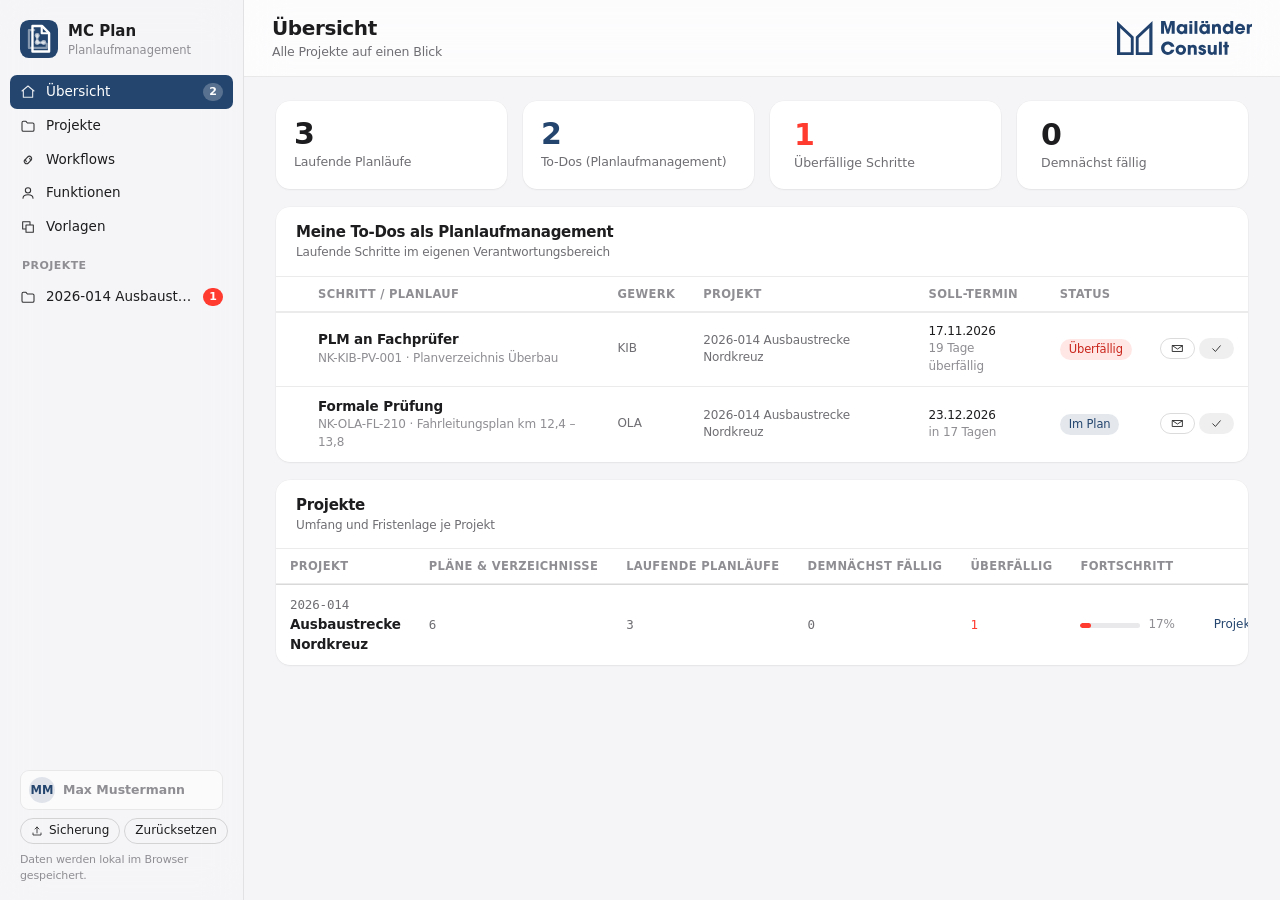
==== app/index.html @ ea1cb578 "Gebaute Fassung aktualisieren [skip ci]" ====
<!doctype html>
<html lang="de">
  <head>
    <meta charset="UTF-8" />
    <meta name="viewport" content="width=device-width, initial-scale=1.0" />
    <title>MC Plan – Planlaufmanagement</title>
    <meta name="description" content="MC Plan – Planlaufmanagement für Projekte, Planpakete und Planverzeichnisse" />
    <meta name="theme-color" content="#f5f5f7" />
    <meta name="color-scheme" content="light" />
    <link rel="manifest" href="manifest.webmanifest" />
    <link rel="icon" type="image/svg+xml" href="icon.svg?v=2" />
    <link rel="icon" type="image/png" sizes="192x192" href="icons/icon-192.png?v=2" />
    <link rel="apple-touch-icon" href="icons/apple-touch-icon.png?v=2" />
    <meta name="apple-mobile-web-app-capable" content="yes" />
    <meta name="apple-mobile-web-app-status-bar-style" content="default" />
    <meta name="apple-mobile-web-app-title" content="MC Plan" />
    <script type="module" crossorigin src="./assets/index-QIXYBQR2.js"></script>
    <link rel="stylesheet" crossorigin href="./assets/index-DdUOg8AT.css">
  </head>
  <body>
    <div id="root">
      <!--
        Dieser Bereich ist nur sichtbar, solange die Anwendung nicht gestartet
        ist – React ersetzt den Inhalt von #root beim Laden.

        Wird die Seite statisch ausgeliefert (GitHub Pages mit der Quelle
        "Deploy from a branch" liefert den Quellcode statt des Builds), startet
        die Anwendung nicht. Das Skript unten wechselt dann automatisch zur
        gebauten Fassung im Unterverzeichnis ./app/, die der Workflow bei jedem
        Push dort ablegt. Fehlt auch diese, bleibt der Hinweis stehen.
      -->
      <div style="font-family: -apple-system, BlinkMacSystemFont, 'Segoe UI', sans-serif; max-width: 40rem; margin: 12vh auto; padding: 0 1.5rem; color: #1d1d1f; line-height: 1.5;">
        <h1 style="font-size: 1.3rem; margin: 0 0 .75rem;">MC Plan wird geladen …</h1>
        <p style="margin: 0 0 1rem; color: #6e6e73;">
          Falls diese Meldung stehen bleibt, wird der Quellcode ausgeliefert und nicht die gebaute
          Anwendung. Auf GitHub Pages hilft: <strong>Settings → Pages → Build and deployment →
          Source: GitHub Actions</strong>.
        </p>
        <p style="margin: 0; color: #6e6e73;">
          Lokal wird die Anwendung mit <code style="background: #f5f5f7; padding: .1rem .35rem; border-radius: 4px;">npm run dev</code>
          gestartet oder mit <code style="background: #f5f5f7; padding: .1rem .35rem; border-radius: 4px;">npm run build</code> gebaut.
        </p>
      </div>
    </div>
    <script>
      /*
        Notausgang für statisch ausgelieferten Quellcode: Startet die Anwendung
        nicht innerhalb von 1,5 Sekunden, wird auf die gebaute Fassung unter
        ./app/ gewechselt. Im Entwicklungsbetrieb und im fertigen Build meldet
        sich die Anwendung über window.planlaufGestartet und der Wechsel entfällt.
      */
      (function () {
        if (/\/app\/?$/.test(location.pathname)) return;
        var zeitgeber = setTimeout(function () {
          location.replace('app/' + location.hash);
        }, 1500);
        window.planlaufGestartet = function () {
          clearTimeout(zeitgeber);
        };
      })();
    </script>
  </body>
</html>
---- app/assets/index-DdUOg8AT.css ----
:root{--font-ui: -apple-system, BlinkMacSystemFont, "SF Pro Text", "Segoe UI", "Helvetica Neue", Inter, system-ui, sans-serif;--font-mono: ui-monospace, "SF Mono", SFMono-Regular, Menlo, monospace;--bg: #f5f5f7;--bg-elev: #ffffff;--bg-sidebar: rgba(246, 246, 248, .82);--bg-subtle: #fafafc;--bg-hover: rgba(0, 0, 0, .035);--bg-active: rgba(36, 69, 110, .1);--text: #1d1d1f;--text-secondary: #6e6e73;--text-tertiary: #8e8e93;--fill-gruppe: #f2f2f7;--separator: rgba(0, 0, 0, .08);--separator-strong: rgba(0, 0, 0, .14);--accent: #24456e;--accent-hover: #2d5687;--accent-soft: rgba(36, 69, 110, .12);--green: #34c759;--green-soft: rgba(52, 199, 89, .14);--orange: #ff9500;--orange-soft: rgba(255, 149, 0, .16);--red: #ff3b30;--red-soft: rgba(255, 59, 48, .12);--purple: #5856d6;--purple-soft: rgba(88, 86, 214, .12);--gray-soft: rgba(120, 120, 128, .12);--gelb-soft: rgba(255, 204, 0, .16);--gelb-soft-stark: rgba(255, 204, 0, .3);--gelb-text: #8a6100;--radius-sm: 6px;--radius: 10px;--radius-lg: 14px;--radius-xl: 18px;--shadow-sm: 0 1px 2px rgba(0, 0, 0, .05), 0 0 0 .5px rgba(0, 0, 0, .04);--shadow: 0 4px 16px rgba(0, 0, 0, .06), 0 0 0 .5px rgba(0, 0, 0, .05);--shadow-lg: 0 24px 60px rgba(0, 0, 0, .18), 0 0 0 .5px rgba(0, 0, 0, .06);--sidebar-w: 244px}*{box-sizing:border-box}html,body,#root{height:100%}body{margin:0;font-family:var(--font-ui);font-size:14px;line-height:1.47;color:var(--text);background:var(--bg);-webkit-font-smoothing:antialiased;-moz-osx-font-smoothing:grayscale;letter-spacing:-.01em}h1,h2,h3,h4{margin:0;font-weight:600;letter-spacing:-.02em}h1{font-size:26px}h2{font-size:19px}h3{font-size:15px}p{margin:0}button,input,select,textarea{font:inherit;color:inherit}a{color:var(--accent);text-decoration:none}a:hover{text-decoration:underline}::selection{background:var(--accent-soft)}.app{display:grid;grid-template-columns:var(--sidebar-w) 1fr;height:100%;overflow:hidden}.sidebar{background:var(--bg-sidebar);backdrop-filter:saturate(180%) blur(20px);-webkit-backdrop-filter:saturate(180%) blur(20px);border-right:1px solid var(--separator);display:flex;flex-direction:column;padding:14px 10px;overflow-y:auto}.sidebar-brand{display:flex;align-items:center;gap:10px;width:100%;padding:6px 10px 16px;border:none;background:none;font:inherit;color:inherit;text-align:left;cursor:pointer;border-radius:var(--radius)}.sidebar-brand:hover strong{color:var(--accent)}.sidebar-brand-text{min-width:0}.sidebar-brand-text strong{display:block;font-size:15px;font-weight:600}.sidebar-brand-text span{display:block;font-size:11.5px;color:var(--text-tertiary)}.nav-group-label{font-size:11px;font-weight:600;text-transform:uppercase;letter-spacing:.04em;color:var(--text-tertiary);padding:14px 12px 6px}.nav-item{display:flex;align-items:center;gap:9px;width:100%;padding:7px 10px;border:none;background:none;border-radius:7px;cursor:pointer;text-align:left;font-size:13.5px;color:var(--text);transition:background .12s ease}.nav-item:hover{background:var(--bg-hover)}.nav-item.active{background:var(--accent);color:#fff;font-weight:500}.nav-item.active .nav-badge{background:#ffffff3d;color:#fff}.nav-icon{width:17px;text-align:center;flex:none;opacity:.9}.nav-label{flex:1;overflow:hidden;text-overflow:ellipsis;white-space:nowrap}.nav-badge{font-size:11px;font-weight:600;padding:1px 6px;border-radius:20px;background:var(--gray-soft);color:var(--text-secondary)}.nav-badge.alert{background:var(--red);color:#fff}.sidebar-footer{margin-top:auto;padding:12px 10px 2px;font-size:11px;color:var(--text-tertiary)}.main{display:flex;flex-direction:column;overflow:hidden}.topbar{display:flex;align-items:center;gap:14px;padding:14px 28px;background:#ffffffb8;backdrop-filter:saturate(180%) blur(20px);-webkit-backdrop-filter:saturate(180%) blur(20px);border-bottom:1px solid var(--separator);flex:none;min-height:60px}.topbar-title{min-width:0;flex:1}.topbar-title h1{font-size:20px;overflow:hidden;text-overflow:ellipsis;white-space:nowrap}.topbar-title .sub{font-size:12.5px;color:var(--text-secondary)}.topbar-actions{display:flex;gap:8px;align-items:center;flex:none}.topbar-logo{flex:none;display:flex;align-items:center;padding-left:12px}.content{flex:1;overflow-y:auto;padding:0 32px 64px}.content-inner{max-width:1560px;margin:0 auto;padding-top:24px}.stack{display:flex;flex-direction:column;gap:18px}.row{display:flex;align-items:center;gap:10px}.row-between{display:flex;align-items:center;justify-content:space-between;gap:12px}.wrap{flex-wrap:wrap}.spacer{flex:1}.grid{display:grid;gap:16px}.grid-2{grid-template-columns:repeat(auto-fit,minmax(280px,1fr))}.grid-3{grid-template-columns:repeat(auto-fit,minmax(220px,1fr))}.kennzahlen{display:grid;grid-template-columns:repeat(auto-fit,minmax(150px,1fr));border-bottom:1px solid var(--separator)}.kennzahlen>*{display:flex}.kennzahlen .card{box-shadow:none;border-radius:0;background:none;width:100%}.kennzahlen .card+.card{border-left:1px solid var(--separator)}.kennzahlen .card-click:hover{transform:none;box-shadow:none;background:var(--bg-hover)}.grid-4{grid-template-columns:repeat(auto-fit,minmax(190px,1fr))}.card{background:var(--bg-elev);border-radius:var(--radius-lg);box-shadow:var(--shadow-sm);overflow:clip}.card-pad{padding:18px 20px}.card-header{display:flex;align-items:center;justify-content:space-between;gap:12px;padding:14px 20px;border-bottom:1px solid var(--separator)}.card-header h2{font-size:15px}.card-header .sub{font-size:12px;color:var(--text-secondary);margin-top:1px}.card-click{cursor:pointer;transition:transform .14s ease,box-shadow .14s ease;text-align:left;border:none;width:100%;font:inherit;color:inherit;display:block}.card-click:hover{transform:translateY(-1px);box-shadow:var(--shadow)}.card-click:active{transform:translateY(0)}.stat{padding:16px 18px}.stat-value{font-size:30px;font-weight:600;letter-spacing:-.03em;line-height:1.1}.stat-label{font-size:12.5px;color:var(--text-secondary);margin-top:3px}.stat.red .stat-value{color:var(--red)}.stat.orange .stat-value{color:var(--orange)}.stat.green .stat-value{color:var(--green)}.stat.blue .stat-value{color:var(--accent)}.btn{display:inline-flex;align-items:center;justify-content:center;gap:6px;padding:6px 14px;border-radius:980px;border:1px solid transparent;background:var(--gray-soft);color:var(--text);font-size:13px;font-weight:500;cursor:pointer;white-space:nowrap;transition:background .12s ease,opacity .12s ease,transform .08s ease}.btn:hover{background:#78788033}.btn:active{transform:scale(.975)}.btn:disabled{opacity:.4;cursor:not-allowed}.btn-primary{background:var(--accent);color:#fff}.btn-primary:hover{background:var(--accent-hover)}.btn-ghost{background:transparent;color:var(--accent);padding:5px 8px}.btn-ghost:hover{background:var(--accent-soft)}.btn-outline{background:transparent;border-color:var(--separator-strong)}.btn-outline:hover{background:var(--bg-hover)}.btn-danger{background:transparent;color:var(--red)}.btn-danger:hover{background:var(--red-soft)}.btn-sm{padding:3px 10px;font-size:12px}.link-btn{border:none;background:none;padding:0;font:inherit;color:inherit;text-align:left;cursor:pointer}.link-btn:hover{color:var(--accent)}.btn-icon{border:none;padding:5px 8px;border-radius:7px;background:transparent;color:var(--text-secondary);cursor:pointer}.btn-icon:disabled{opacity:.35;cursor:not-allowed}.btn-icon:hover{background:var(--bg-hover);color:var(--text)}.segmented{display:inline-flex;background:#7878801f;border-radius:9px;padding:2px;gap:2px}.segmented button{border:none;background:transparent;padding:5px 13px;border-radius:7px;font-size:13px;font-weight:500;color:var(--text-secondary);cursor:pointer;white-space:nowrap;transition:background .12s ease,color .12s ease}.segmented button:hover{color:var(--text)}.segmented button.active{background:#fff;color:var(--text);box-shadow:0 1px 3px #0000001a,0 0 0 .5px #0000000a}.field{display:flex;flex-direction:column;gap:5px;min-width:0}.field label{font-size:12px;font-weight:500;color:var(--text-secondary)}.field .hint{font-size:11.5px;color:var(--text-tertiary)}.input,.select,.textarea{width:100%;padding:7px 11px;border-radius:var(--radius-sm);border:1px solid var(--separator-strong);background:#fff;font-size:13.5px;transition:border-color .12s ease,box-shadow .12s ease}.input:focus,.select:focus,.textarea:focus{outline:none;border-color:var(--accent);box-shadow:0 0 0 3px var(--accent-soft)}.textarea{resize:vertical;min-height:90px;line-height:1.5}.textarea.mono{font-family:var(--font-mono);font-size:12.5px}.select{appearance:none;padding-right:28px;background-image:url("data:image/svg+xml,%3Csvg xmlns='http://www.w3.org/2000/svg' width='10' height='6' viewBox='0 0 10 6'%3E%3Cpath fill='%236e6e73' d='M5 6 0 0h10z'/%3E%3C/svg%3E");background-repeat:no-repeat;background-position:right 10px center}.form-grid{display:grid;grid-template-columns:repeat(auto-fit,minmax(200px,1fr));gap:14px}.form-grid .full{grid-column:1 / -1}.search{display:flex;align-items:center;gap:7px;background:#7878801a;border-radius:8px;padding:5px 10px;min-width:180px}.search input{border:none;background:none;outline:none;width:100%;font-size:13px}.search span{color:var(--text-tertiary);font-size:12px}.checkbox{display:inline-flex;align-items:center;gap:8px;font-size:13px;cursor:pointer}.checkbox input{width:15px;height:15px;accent-color:var(--accent)}.table-scroll{overflow-x:auto;-webkit-overflow-scrolling:touch}@media(min-width:861px){.table-scroll{overflow-x:clip}}.table{width:100%;border-collapse:collapse;font-size:13.5px}.table th{position:sticky;top:0;z-index:3;background:var(--bg-elev);box-shadow:inset 0 -1px 0 var(--separator);text-align:left;font-size:11.5px;font-weight:600;text-transform:uppercase;letter-spacing:.03em;color:var(--text-tertiary);padding:9px 14px;border-bottom:1px solid var(--separator);white-space:nowrap}.table td{padding:10px 14px;border-bottom:1px solid var(--separator);vertical-align:middle}.table tbody tr:last-child td{border-bottom:none}.table tbody tr.clickable{cursor:pointer}.table tbody tr.clickable:hover{background:var(--bg-hover)}.table .num{font-family:var(--font-mono);font-size:12.5px;color:var(--text-secondary);white-space:nowrap}.table .right{text-align:right}.table .actions{text-align:right;white-space:nowrap}.list-row{display:flex;align-items:center;gap:12px;padding:11px 20px;border-bottom:1px solid var(--separator)}.list-row:last-child{border-bottom:none}.list-row.clickable{cursor:pointer}.list-row.clickable:hover{background:var(--bg-hover)}.empty{padding:40px 20px;text-align:center;color:var(--text-secondary)}.empty-icon{font-size:30px;opacity:.35;margin-bottom:8px}.empty h3{font-size:14.5px;margin-bottom:4px}.empty p{font-size:13px;margin-bottom:14px}.muted{color:var(--text-secondary)}.tertiary{color:var(--text-tertiary)}.small{font-size:12px}.mono{font-family:var(--font-mono);font-size:12.5px}.truncate{overflow:hidden;text-overflow:ellipsis;white-space:nowrap}.sort-btn{display:inline-flex;align-items:center;gap:4px;border:none;background:none;padding:0;font:inherit;color:inherit;text-transform:inherit;letter-spacing:inherit;cursor:pointer}.sort-btn:hover{color:var(--text)}.sort-pfeil{opacity:0;font-size:10px}.sort-btn:hover .sort-pfeil{opacity:.5}.sort-pfeil.aktiv{opacity:1;color:var(--accent)}.th-inhalt{display:inline-flex;align-items:center;gap:3px}.th-wert{margin-left:2px;padding:1px 5px;border-radius:20px;background:var(--accent-soft);color:var(--accent);text-transform:none;letter-spacing:0;font-size:11px}.filter-btn{display:inline-flex;align-items:center;justify-content:center;width:18px;height:18px;padding:0;border:none;background:none;border-radius:4px;color:var(--text-tertiary);cursor:pointer;opacity:0;transition:opacity .12s ease,background .12s ease}.table th:hover .filter-btn,.filter-btn.offen,.filter-btn.aktiv{opacity:1}.filter-btn:hover{background:var(--bg-hover);color:var(--text)}@media(hover:none){.filter-btn{opacity:.65}.sort-pfeil{opacity:.4}}.filter-btn.aktiv,.filter-btn.offen{color:var(--accent)}.filter-schatten{position:fixed;inset:0;z-index:40}.filter-menu{position:fixed;z-index:41;min-width:170px;max-height:280px;overflow-y:auto;padding:4px;background:var(--bg-elev);border-radius:var(--radius);box-shadow:var(--shadow);border:1px solid var(--separator)}.filter-menu button{display:block;width:100%;padding:6px 10px;border:none;background:none;border-radius:var(--radius-sm);text-align:left;font-size:13px;font-weight:400;text-transform:none;letter-spacing:0;color:var(--text);white-space:nowrap;cursor:pointer}.filter-menu button:hover{background:var(--bg-hover)}.filter-menu button.aktiv{background:var(--accent-soft);color:var(--accent);font-weight:600}.antwort-chip{padding:3px 11px;border-radius:980px;border:1px solid var(--separator-strong);background:#fff;font-size:12.5px;cursor:pointer;transition:background .12s ease,border-color .12s ease,color .12s ease}.antwort-chip:not(.gewaehlt):hover:not(:disabled){border-color:var(--purple);color:var(--purple)}.antwort-chip.gewaehlt{background:var(--purple);border-color:var(--purple);color:#fff}.antwort-chip:disabled{opacity:.5;cursor:default}.stern{cursor:pointer;font-size:16px;line-height:1;color:var(--text-tertiary);padding:2px;border-radius:6px}.stern:hover{background:var(--bg-hover);color:var(--orange)}.stern.aktiv{color:var(--orange)}.bearbeiter{display:flex;align-items:center;gap:8px;width:100%;padding:6px 8px;border:1px solid var(--separator);border-radius:9px;background:#fff9;cursor:pointer;text-align:left;font-size:12.5px}.bearbeiter:hover{background:#fff}.bearbeiter strong{display:block;font-size:12.5px;font-weight:600}.badge{display:inline-flex;align-items:center;gap:5px;padding:2px 9px;border-radius:980px;font-size:11.5px;font-weight:500;white-space:nowrap;background:var(--gray-soft);color:var(--text-secondary)}.badge.green{background:var(--green-soft);color:#248a3d}.badge.orange{background:var(--orange-soft);color:#b26a00}.badge.red{background:var(--red-soft);color:#c9261c}.badge.blue{background:var(--accent-soft);color:var(--accent)}.badge.purple{background:var(--purple-soft);color:var(--purple)}.dot{width:8px;height:8px;border-radius:50%;flex:none;background:var(--text-tertiary)}.dot.green{background:var(--green)}.dot.orange{background:var(--orange)}.dot.red{background:var(--red)}.dot.blue{background:var(--accent)}.role-chip{display:inline-flex;align-items:center;gap:5px;padding:2px 9px;border-radius:980px;font-size:11.5px;font-weight:500;border:1px solid currentColor;background:transparent}.chip-weg{border:none;background:none;padding:0 0 0 2px;margin:0;color:inherit;font-size:13px;line-height:1;cursor:pointer;opacity:.7}.chip-weg:hover{opacity:1}.avatar{width:30px;height:30px;border-radius:50%;display:grid;place-items:center;font-size:11.5px;font-weight:600;background:var(--accent-soft);color:var(--accent);flex:none}.progress{height:5px;border-radius:3px;background:#78788029;overflow:hidden;min-width:60px}.progress>div{height:100%;border-radius:3px;background:var(--accent);transition:width .3s ease}.progress.green>div{background:var(--green)}.progress.red>div{background:var(--red)}.chain{display:flex;gap:0;overflow-x:auto;padding:4px 0 10px}.chain-node{flex:none;min-width:148px;max-width:180px;background:var(--bg-subtle);border:1px solid var(--separator);border-radius:var(--radius);padding:9px 11px;font-size:12px}.chain-node.current{border-color:var(--accent);box-shadow:0 0 0 3px var(--accent-soft);background:#fff}.chain-node.done{background:var(--green-soft);border-color:transparent}.chain-node.late{background:var(--red-soft);border-color:#ff3b304d}.chain-node .cn-name{font-weight:600;margin-bottom:3px;line-height:1.3}.chain-node .cn-meta{font-size:11px;color:var(--text-secondary)}.chain-arrow{flex:none;display:grid;place-items:center;width:22px;color:var(--text-tertiary);font-size:13px}.chain-node.gateway{border-radius:var(--radius);border-style:dashed}.step-row{display:grid;grid-template-columns:26px 1fr;gap:12px;padding:12px 20px;border-bottom:1px solid var(--separator)}.step-row.mit-aktion{grid-template-columns:26px 1fr auto}.step-anpassen{align-self:start;margin-top:2px}.step-row:last-child{border-bottom:none}.step-row.aktiv{background:#24456e0a}.step-marker{display:flex;flex-direction:column;align-items:center;gap:4px;padding-top:2px}.step-num{width:22px;height:22px;border-radius:50%;display:grid;place-items:center;font-size:11px;font-weight:600;background:var(--gray-soft);color:var(--text-secondary)}.step-num.done{background:var(--green);color:#fff}.step-num.late{background:var(--red);color:#fff}.step-num.current{background:var(--accent);color:#fff}.step-line{flex:1;width:2px;background:var(--separator);border-radius:2px;min-height:6px}.step-body{min-width:0;display:flex;flex-direction:column;gap:7px}.step-title{display:flex;align-items:center;gap:8px;flex-wrap:wrap}.step-title strong{font-size:13.5px;font-weight:600}.table tr.gruppe-zeile td,.table tr.paket-zeile td{background:var(--fill-gruppe);border-top:1px solid var(--separator)}.table tr.gruppe-zeile td{padding-top:9px;padding-bottom:9px}.table tr.gruppe-zeile+tr td{border-top:none}.gruppe-btn{display:flex;align-items:center;gap:9px;padding:0;margin:0;border:none;background:none;font:inherit;color:inherit;text-align:left;cursor:pointer;width:100%}.gruppe-btn:hover strong{color:var(--accent)}.gruppe-btn .chev{color:var(--text-tertiary);display:flex;transition:transform .15s ease}.gruppe-btn.offen .chev{transform:rotate(90deg)}.chev-btn{display:flex;align-items:center;justify-content:center;width:20px;height:20px;flex:0 0 20px;padding:0;margin:0;border:none;border-radius:6px;background:none;color:var(--text-tertiary);cursor:pointer;transition:transform .15s ease,background .15s ease}.chev-btn:hover{background:#0000000d;color:var(--text-primary)}.chev-btn.offen{transform:rotate(90deg)}.table tr.unterzeile td{background:#00000004}.table tr.zeile-vorgemerkt td{background:var(--gelb-soft)}.table tr.zeile-vorgemerkt:hover td{background:var(--gelb-soft-stark)}.badge.gelb{background:var(--gelb-soft-stark);color:var(--gelb-text);margin-left:6px}.badge.zusatz{margin-left:6px;font-weight:400}.table tr.zeile-verworfen td{color:var(--text-tertiary)}.table tr.zeile-verworfen strong{font-weight:500;color:var(--text-tertiary)}.step-row.kompakt{padding-top:7px;padding-bottom:7px}.step-row.kompakt .step-num{opacity:.75}.step-aufklappen{display:inline-flex;align-items:center;gap:6px;padding:0;margin:0;border:none;background:none;font:inherit;color:inherit;cursor:pointer;text-align:left}.step-aufklappen:hover strong{color:var(--accent)}.step-aufklappen .chev{color:var(--text-tertiary);transition:transform .15s ease}.step-aufklappen.offen .chev{transform:rotate(90deg)}.step-meta{display:flex;align-items:center;gap:14px;flex-wrap:wrap;font-size:12.5px;color:var(--text-secondary)}.step-meta b{font-weight:500;color:var(--text)}.step-actions{display:flex;align-items:center;gap:6px;flex-wrap:wrap}.overlay{position:fixed;inset:0;background:#00000047;-webkit-backdrop-filter:blur(2px);backdrop-filter:blur(2px);display:grid;place-items:center;padding:24px;z-index:100;animation:fade .15s ease}.modal{background:var(--bg-elev);border-radius:var(--radius-xl);box-shadow:var(--shadow-lg);width:min(680px,100%);max-height:calc(100vh - 48px);display:flex;flex-direction:column;animation:pop .18s cubic-bezier(.32,.72,0,1)}.modal.wide{width:min(940px,100%)}.modal-header{display:flex;align-items:flex-start;justify-content:space-between;gap:12px;padding:18px 22px 14px;border-bottom:1px solid var(--separator)}.modal-header h2{font-size:17px}.modal-header .sub{font-size:12.5px;color:var(--text-secondary);margin-top:2px}.modal-body{padding:20px 22px;overflow-y:auto}.modal-footer{display:flex;justify-content:flex-end;gap:8px;padding:14px 22px;border-top:1px solid var(--separator);background:var(--bg-subtle);border-radius:0 0 var(--radius-xl) var(--radius-xl)}@keyframes fade{0%{opacity:0}to{opacity:1}}@keyframes pop{0%{opacity:0;transform:scale(.97) translateY(6px)}to{opacity:1;transform:none}}.toast-wrap{position:fixed;bottom:22px;left:50%;transform:translate(-50%);z-index:200;display:flex;flex-direction:column;gap:8px}.toast{background:#1e1e20eb;-webkit-backdrop-filter:blur(12px);backdrop-filter:blur(12px);color:#fff;padding:9px 18px;border-radius:980px;font-size:13px;box-shadow:var(--shadow);animation:pop .2s ease}.callout{display:flex;gap:10px;padding:11px 14px;border-radius:var(--radius);background:var(--accent-soft);font-size:12.5px;line-height:1.5}.callout.warn{background:var(--orange-soft)}.callout.error{background:var(--red-soft)}.callout .callout-icon{flex:none}.divider{height:1px;background:var(--separator);margin:4px 0}.kv{display:grid;grid-template-columns:130px 1fr;gap:6px 14px;font-size:13.5px}.kv dt{color:var(--text-secondary);font-size:12.5px}.kv dd{margin:0}.kv-breit{grid-template-columns:190px 1fr}.mail-vorschau{white-space:pre-wrap;font-family:inherit;font-size:13.5px;margin:10px 0 0;color:var(--text-secondary)}.tabs{display:flex;flex-wrap:wrap;gap:2px;border-bottom:1px solid var(--separator)}.tab-plus{display:inline-flex;align-items:center;justify-content:center;padding:9px 10px;margin-bottom:-1px;border:none;background:none;border-radius:8px 8px 0 0;color:var(--text-tertiary);cursor:pointer}.tab-plus svg{flex:none}.tab-plus:hover{background:var(--bg-hover);color:var(--accent)}.tabs button{border:none;background:none;padding:9px 14px;font-size:13.5px;font-weight:500;color:var(--text-secondary);cursor:pointer;border-bottom:2px solid transparent;margin-bottom:-1px;white-space:nowrap;transition:color .12s ease}.tabs button:hover{color:var(--text)}.tabs button.active{color:var(--accent);border-bottom-color:var(--accent)}.drop-zone{border:1.5px dashed var(--separator-strong);border-radius:var(--radius-lg);padding:26px;text-align:center;color:var(--text-secondary);font-size:13px;transition:border-color .15s ease,background .15s ease;cursor:pointer}.drop-zone:hover,.drop-zone.over{border-color:var(--accent);background:var(--accent-soft);color:var(--accent)}@media(max-width:640px){.grid-3,.grid-4{grid-template-columns:repeat(2,minmax(0,1fr));gap:10px}.grid-2{grid-template-columns:minmax(0,1fr)}.stat{padding:12px 14px}.stat-value{font-size:24px}.stat-label{font-size:11.5px}.table-scroll .table:not(.table-stack){min-width:520px}.table .col-optional{display:none}.table-stack,.table-stack tbody,.table-stack tr,.table-stack td{display:block;width:100%}.table-stack thead{display:none}.table-stack tr{padding:12px 16px;border-bottom:1px solid var(--separator)}.table-stack tr:last-child{border-bottom:none}.table-stack td{border:none;padding:2px 0}.table-stack td.actions{display:flex;gap:8px;flex-wrap:wrap;padding-top:10px;text-align:left}.table-stack td.actions .btn{flex:1 1 auto}.table-stack td.actions .btn-haken{flex:0 0 auto;min-width:64px}.card-header{padding:12px 16px;flex-wrap:wrap}.card-pad{padding:14px 16px}.list-row{padding:10px 16px;flex-wrap:wrap}.step-row{padding:12px 16px}.table th,.table td{padding:9px 12px}.modal{max-height:calc(100vh - 24px);border-radius:var(--radius-lg)}.modal-header,.modal-body,.modal-footer{padding-left:16px;padding-right:16px}.modal-footer{flex-wrap:wrap;border-radius:0 0 var(--radius-lg) var(--radius-lg)}.overlay{padding:12px}.form-grid{grid-template-columns:minmax(0,1fr)}.segmented{width:100%;overflow-x:auto}.search{width:100%}.topbar-title h1{font-size:17px}.content{padding-bottom:48px}}@media(max-width:860px){.app{grid-template-columns:1fr}.sidebar{position:fixed;inset:0 auto 0 0;width:var(--sidebar-w);z-index:90;transform:translate(-100%);transition:transform .2s ease}.sidebar.open{transform:none;box-shadow:var(--shadow-lg)}.content{padding:0 16px 60px}.content-inner{padding-top:18px}.topbar{padding:12px 16px}.topbar-logo{display:none}.tabs{flex-wrap:nowrap;overflow-x:auto}.kv{grid-template-columns:1fr;gap:2px 0}.kv dd{margin-bottom:8px}}@media(min-width:861px){.menu-toggle{display:none}}:root[data-farbmodus=kontrast]{--green: #00786a;--green-soft: rgba(0, 120, 106, .16);--orange: #a86800;--orange-soft: rgba(168, 104, 0, .18);--red: #b0007a;--red-soft: rgba(176, 0, 122, .14);--purple: #4b3ea8;--purple-soft: rgba(75, 62, 168, .16);--text-secondary: #46464c;--text-tertiary: #56565d;--separator: rgba(0, 0, 0, .18);--separator-strong: rgba(0, 0, 0, .34);--accent-soft: rgba(36, 69, 110, .16);--bg-active: rgba(36, 69, 110, .18);--gray-soft: rgba(90, 90, 100, .18);--gelb-soft: rgba(255, 214, 51, .28);--gelb-soft-stark: rgba(255, 214, 51, .5);--gelb-text: #5c4100}:root[data-farbmodus=kontrast] .badge{border:1px solid currentColor;font-weight:600}:root[data-farbmodus=kontrast] .badge.green{color:#005a4f}:root[data-farbmodus=kontrast] .badge.orange{color:#7d4d00}:root[data-farbmodus=kontrast] .badge.red{color:#8a0060}:root[data-farbmodus=kontrast] .badge.blue{color:var(--accent)}:root[data-farbmodus=kontrast] .badge.purple{color:#3a3087}:root[data-farbmodus=kontrast] .badge.gelb{color:var(--gelb-text)}:root[data-farbmodus=kontrast] .dot{box-shadow:0 0 0 1px #00000059}:root[data-farbmodus=kontrast] .chain-node.late{border-color:var(--red)}:root[data-farbmodus=kontrast] .chain-node.done{border-color:var(--green)}:root[data-farbmodus=kontrast] .progress{background:#0000001f}:root[data-farbmodus=kontrast] .stern.aktiv{color:var(--accent)}
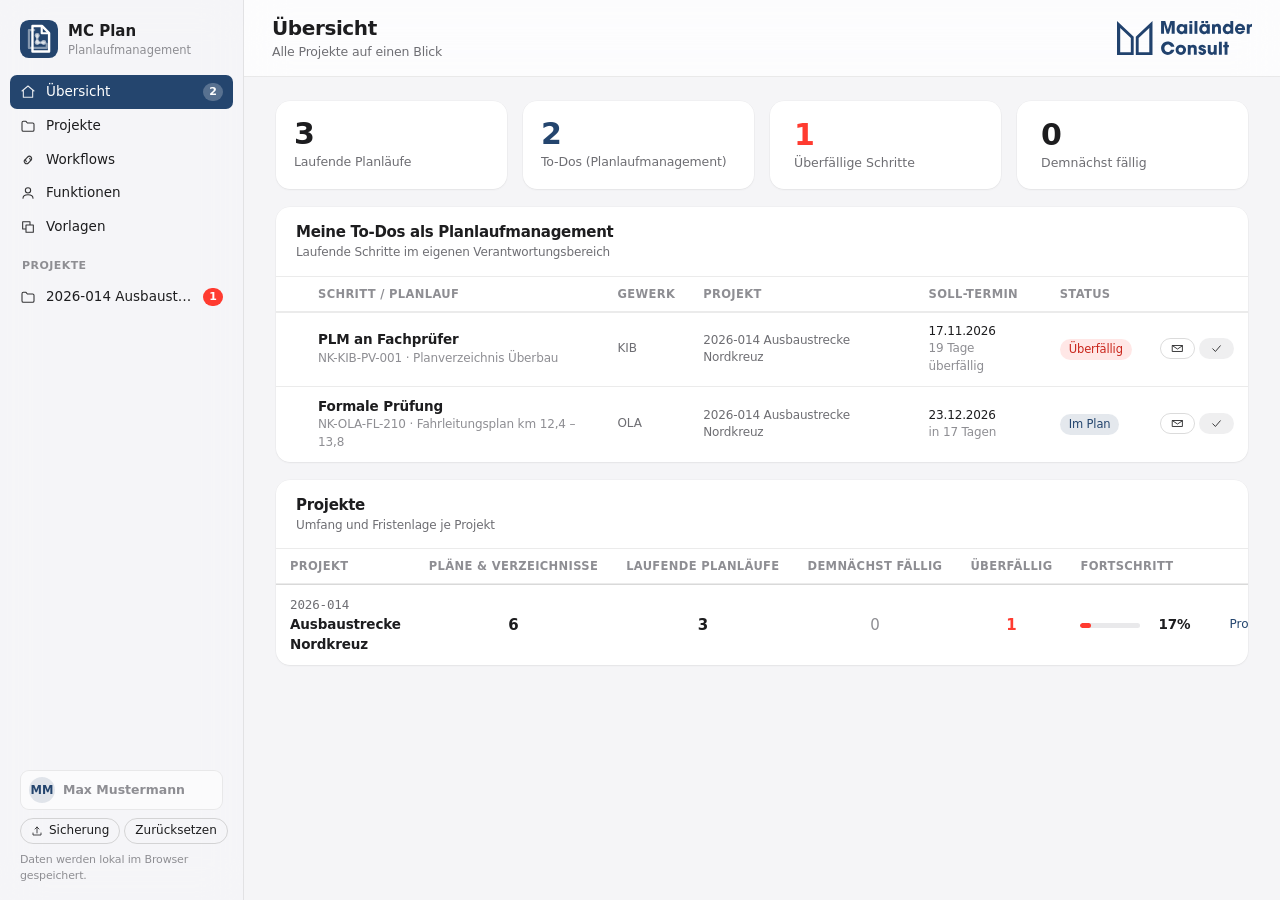
==== commit 4c32faeb: "Gebaute Fassung aktualisieren [skip ci]" ====
--- a/app/index.html
+++ b/app/index.html
@@ -14,8 +14,8 @@
     <meta name="apple-mobile-web-app-capable" content="yes" />
     <meta name="apple-mobile-web-app-status-bar-style" content="default" />
     <meta name="apple-mobile-web-app-title" content="MC Plan" />
-    <script type="module" crossorigin src="./assets/index-QIXYBQR2.js"></script>
-    <link rel="stylesheet" crossorigin href="./assets/index-DdUOg8AT.css">
+    <script type="module" crossorigin src="./assets/index-D_gm8gWV.js"></script>
+    <link rel="stylesheet" crossorigin href="./assets/index-DbvyTrfV.css">
   </head>
   <body>
     <div id="root">
--- a/app/assets/index-DbvyTrfV.css
+++ b/app/assets/index-DbvyTrfV.css
@@ -0,0 +1 @@
+:root{--font-ui: -apple-system, BlinkMacSystemFont, "SF Pro Text", "Segoe UI", "Helvetica Neue", Inter, system-ui, sans-serif;--font-mono: ui-monospace, "SF Mono", SFMono-Regular, Menlo, monospace;--bg: #f5f5f7;--bg-elev: #ffffff;--bg-sidebar: rgba(246, 246, 248, .82);--bg-subtle: #fafafc;--bg-hover: rgba(0, 0, 0, .035);--bg-active: rgba(36, 69, 110, .1);--text: #1d1d1f;--text-secondary: #6e6e73;--text-tertiary: #8e8e93;--fill-gruppe: #f2f2f7;--separator: rgba(0, 0, 0, .08);--separator-strong: rgba(0, 0, 0, .14);--accent: #24456e;--accent-hover: #2d5687;--accent-soft: rgba(36, 69, 110, .12);--green: #34c759;--green-soft: rgba(52, 199, 89, .14);--orange: #ff9500;--orange-soft: rgba(255, 149, 0, .16);--red: #ff3b30;--red-soft: rgba(255, 59, 48, .12);--purple: #5856d6;--purple-soft: rgba(88, 86, 214, .12);--gray-soft: rgba(120, 120, 128, .12);--gelb-soft: rgba(255, 204, 0, .16);--gelb-soft-stark: rgba(255, 204, 0, .3);--gelb-text: #8a6100;--gruen-text: #1f7a37;--radius-sm: 6px;--radius: 10px;--radius-lg: 14px;--radius-xl: 18px;--shadow-sm: 0 1px 2px rgba(0, 0, 0, .05), 0 0 0 .5px rgba(0, 0, 0, .04);--shadow: 0 4px 16px rgba(0, 0, 0, .06), 0 0 0 .5px rgba(0, 0, 0, .05);--shadow-lg: 0 24px 60px rgba(0, 0, 0, .18), 0 0 0 .5px rgba(0, 0, 0, .06);--sidebar-w: 244px}*{box-sizing:border-box}html,body,#root{height:100%}body{margin:0;font-family:var(--font-ui);font-size:14px;line-height:1.47;color:var(--text);background:var(--bg);-webkit-font-smoothing:antialiased;-moz-osx-font-smoothing:grayscale;letter-spacing:-.01em}h1,h2,h3,h4{margin:0;font-weight:600;letter-spacing:-.02em}h1{font-size:26px}h2{font-size:19px}h3{font-size:15px}p{margin:0}button,input,select,textarea{font:inherit;color:inherit}a{color:var(--accent);text-decoration:none}a:hover{text-decoration:underline}::selection{background:var(--accent-soft)}.app{display:grid;grid-template-columns:var(--sidebar-w) 1fr;height:100%;overflow:hidden}.sidebar{background:var(--bg-sidebar);backdrop-filter:saturate(180%) blur(20px);-webkit-backdrop-filter:saturate(180%) blur(20px);border-right:1px solid var(--separator);display:flex;flex-direction:column;padding:14px 10px;overflow-y:auto}.sidebar-brand{display:flex;align-items:center;gap:10px;width:100%;padding:6px 10px 16px;border:none;background:none;font:inherit;color:inherit;text-align:left;cursor:pointer;border-radius:var(--radius)}.sidebar-brand:hover strong{color:var(--accent)}.sidebar-brand-text{min-width:0}.sidebar-brand-text strong{display:block;font-size:15px;font-weight:600}.sidebar-brand-text span{display:block;font-size:11.5px;color:var(--text-tertiary)}.nav-group-label{font-size:11px;font-weight:600;text-transform:uppercase;letter-spacing:.04em;color:var(--text-tertiary);padding:14px 12px 6px}.nav-item{display:flex;align-items:center;gap:9px;width:100%;padding:7px 10px;border:none;background:none;border-radius:7px;cursor:pointer;text-align:left;font-size:13.5px;color:var(--text);transition:background .12s ease}.nav-item:hover{background:var(--bg-hover)}.nav-item.active{background:var(--accent);color:#fff;font-weight:500}.nav-item.active .nav-badge{background:#ffffff3d;color:#fff}.nav-icon{width:17px;text-align:center;flex:none;opacity:.9}.nav-label{flex:1;overflow:hidden;text-overflow:ellipsis;white-space:nowrap}.nav-badge{font-size:11px;font-weight:600;padding:1px 6px;border-radius:20px;background:var(--gray-soft);color:var(--text-secondary)}.nav-badge.alert{background:var(--red);color:#fff}.sidebar-footer{margin-top:auto;padding:12px 10px 2px;font-size:11px;color:var(--text-tertiary)}.main{display:flex;flex-direction:column;overflow:hidden}.topbar{display:flex;align-items:center;gap:14px;padding:14px 28px;background:#ffffffb8;backdrop-filter:saturate(180%) blur(20px);-webkit-backdrop-filter:saturate(180%) blur(20px);border-bottom:1px solid var(--separator);flex:none;min-height:60px}.topbar-title{min-width:0;flex:1}.topbar-title h1{font-size:20px;overflow:hidden;text-overflow:ellipsis;white-space:nowrap}.topbar-title .sub{font-size:12.5px;color:var(--text-secondary)}.topbar-actions{display:flex;gap:8px;align-items:center;flex:none}.topbar-logo{flex:none;display:flex;align-items:center;padding-left:12px}.content{flex:1;overflow-y:auto;padding:0 32px 64px}.content-inner{max-width:1560px;margin:0 auto;padding-top:24px}.stack{display:flex;flex-direction:column;gap:18px}.row{display:flex;align-items:center;gap:10px}.row-between{display:flex;align-items:center;justify-content:space-between;gap:12px}.wrap{flex-wrap:wrap}.spacer{flex:1}.grid{display:grid;gap:16px}.grid-2{grid-template-columns:repeat(auto-fit,minmax(280px,1fr))}.grid-3{grid-template-columns:repeat(auto-fit,minmax(220px,1fr))}.kennzahlen{display:grid;grid-template-columns:repeat(auto-fit,minmax(150px,1fr));border-bottom:1px solid var(--separator)}.kennzahlen>*{display:flex}.kennzahlen .card{box-shadow:none;border-radius:0;background:none;width:100%}.kennzahlen .card+.card{border-left:1px solid var(--separator)}.kennzahlen .card-click:hover{transform:none;box-shadow:none;background:var(--bg-hover)}.grid-4{grid-template-columns:repeat(auto-fit,minmax(190px,1fr))}.card{background:var(--bg-elev);border-radius:var(--radius-lg);box-shadow:var(--shadow-sm);overflow:clip}.card-pad{padding:18px 20px}.card-header{display:flex;align-items:center;justify-content:space-between;gap:12px;padding:14px 20px;border-bottom:1px solid var(--separator)}.card-header h2{font-size:15px}.card-header .sub{font-size:12px;color:var(--text-secondary);margin-top:1px}.card-click{cursor:pointer;transition:transform .14s ease,box-shadow .14s ease;text-align:left;border:none;width:100%;font:inherit;color:inherit;display:block}.card-click:hover{transform:translateY(-1px);box-shadow:var(--shadow)}.card-click:active{transform:translateY(0)}.stat{padding:16px 18px}.stat-value{font-size:30px;font-weight:600;letter-spacing:-.03em;line-height:1.1}.stat-label{font-size:12.5px;color:var(--text-secondary);margin-top:3px}.stat.red .stat-value{color:var(--red)}.stat.orange .stat-value{color:var(--orange)}.stat.green .stat-value{color:var(--green)}.stat.blue .stat-value{color:var(--accent)}.btn{display:inline-flex;align-items:center;justify-content:center;gap:6px;padding:6px 14px;border-radius:980px;border:1px solid transparent;background:var(--gray-soft);color:var(--text);font-size:13px;font-weight:500;cursor:pointer;white-space:nowrap;transition:background .12s ease,opacity .12s ease,transform .08s ease}.btn:hover{background:#78788033}.btn:active{transform:scale(.975)}.btn:disabled{opacity:.4;cursor:not-allowed}.btn-primary{background:var(--accent);color:#fff}.btn-primary:hover{background:var(--accent-hover)}.btn-ghost{background:transparent;color:var(--accent);padding:5px 8px}.btn-ghost:hover{background:var(--accent-soft)}.btn-outline{background:transparent;border-color:var(--separator-strong)}.btn-outline:hover{background:var(--bg-hover)}.btn-danger{background:transparent;color:var(--red)}.btn-danger:hover{background:var(--red-soft)}.btn-sm{padding:3px 10px;font-size:12px}.link-btn{border:none;background:none;padding:0;font:inherit;color:inherit;text-align:left;cursor:pointer}.link-btn:hover{color:var(--accent)}.btn-icon{border:none;padding:5px 8px;border-radius:7px;background:transparent;color:var(--text-secondary);cursor:pointer}.btn-icon:disabled{opacity:.35;cursor:not-allowed}.btn-icon:hover{background:var(--bg-hover);color:var(--text)}.segmented{display:inline-flex;background:#7878801f;border-radius:9px;padding:2px;gap:2px}.segmented button{border:none;background:transparent;padding:5px 13px;border-radius:7px;font-size:13px;font-weight:500;color:var(--text-secondary);cursor:pointer;white-space:nowrap;transition:background .12s ease,color .12s ease}.segmented button:hover{color:var(--text)}.segmented button.active{background:#fff;color:var(--text);box-shadow:0 1px 3px #0000001a,0 0 0 .5px #0000000a}.field{display:flex;flex-direction:column;gap:5px;min-width:0}.field label{font-size:12px;font-weight:500;color:var(--text-secondary)}.field .hint{font-size:11.5px;color:var(--text-tertiary)}.input,.select,.textarea{width:100%;padding:7px 11px;border-radius:var(--radius-sm);border:1px solid var(--separator-strong);background:#fff;font-size:13.5px;transition:border-color .12s ease,box-shadow .12s ease}.input:focus,.select:focus,.textarea:focus{outline:none;border-color:var(--accent);box-shadow:0 0 0 3px var(--accent-soft)}.textarea{resize:vertical;min-height:90px;line-height:1.5}.textarea.mono{font-family:var(--font-mono);font-size:12.5px}.select{appearance:none;padding-right:28px;background-image:url("data:image/svg+xml,%3Csvg xmlns='http://www.w3.org/2000/svg' width='10' height='6' viewBox='0 0 10 6'%3E%3Cpath fill='%236e6e73' d='M5 6 0 0h10z'/%3E%3C/svg%3E");background-repeat:no-repeat;background-position:right 10px center}.form-grid{display:grid;grid-template-columns:repeat(auto-fit,minmax(200px,1fr));gap:14px}.form-grid .full{grid-column:1 / -1}.search{display:flex;align-items:center;gap:7px;background:#7878801a;border-radius:8px;padding:5px 10px;min-width:180px}.search input{border:none;background:none;outline:none;width:100%;font-size:13px}.search span{color:var(--text-tertiary);font-size:12px}.checkbox{display:inline-flex;align-items:center;gap:8px;font-size:13px;cursor:pointer}.checkbox input{width:15px;height:15px;accent-color:var(--accent)}.table-scroll{overflow-x:auto;-webkit-overflow-scrolling:touch}@media(min-width:861px){.table-scroll{overflow-x:clip}}.table{width:100%;border-collapse:collapse;font-size:13.5px}.table th{position:sticky;top:0;z-index:3;background:var(--bg-elev);box-shadow:inset 0 -1px 0 var(--separator);text-align:left;font-size:11.5px;font-weight:600;text-transform:uppercase;letter-spacing:.03em;color:var(--text-tertiary);padding:9px 14px;border-bottom:1px solid var(--separator);white-space:nowrap}.table td{padding:10px 14px;border-bottom:1px solid var(--separator);vertical-align:middle}.table tbody tr:last-child td{border-bottom:none}.table tbody tr.clickable{cursor:pointer}.table tbody tr.clickable:hover{background:var(--bg-hover)}.table .num{font-family:var(--font-mono);font-size:12.5px;color:var(--text-secondary);white-space:nowrap}.table th.zahl,.table td.zahl{text-align:center}.table td.zahl{font-size:15px;font-weight:600;color:var(--text);font-variant-numeric:tabular-nums}.table td.zahl.leer{color:var(--text-tertiary);font-weight:500}.table .right{text-align:right}.table .actions{text-align:right;white-space:nowrap}.list-row{display:flex;align-items:center;gap:12px;padding:11px 20px;border-bottom:1px solid var(--separator)}.list-row:last-child{border-bottom:none}.list-row.clickable{cursor:pointer}.list-row.clickable:hover{background:var(--bg-hover)}.empty{padding:40px 20px;text-align:center;color:var(--text-secondary)}.empty-icon{font-size:30px;opacity:.35;margin-bottom:8px}.empty h3{font-size:14.5px;margin-bottom:4px}.empty p{font-size:13px;margin-bottom:14px}.muted{color:var(--text-secondary)}.tertiary{color:var(--text-tertiary)}.small{font-size:12px}.mono{font-family:var(--font-mono);font-size:12.5px}.truncate{overflow:hidden;text-overflow:ellipsis;white-space:nowrap}.sort-btn{display:inline-flex;align-items:center;gap:4px;border:none;background:none;padding:0;font:inherit;color:inherit;text-transform:inherit;letter-spacing:inherit;cursor:pointer}.sort-btn:hover{color:var(--text)}.sort-pfeil{opacity:0;font-size:10px}.sort-btn:hover .sort-pfeil{opacity:.5}.sort-pfeil.aktiv{opacity:1;color:var(--accent)}.th-inhalt{display:inline-flex;align-items:center;gap:3px}.th-wert{margin-left:2px;padding:1px 5px;border-radius:20px;background:var(--accent-soft);color:var(--accent);text-transform:none;letter-spacing:0;font-size:11px}.filter-btn{display:inline-flex;align-items:center;justify-content:center;width:18px;height:18px;padding:0;border:none;background:none;border-radius:4px;color:var(--text-tertiary);cursor:pointer;opacity:0;transition:opacity .12s ease,background .12s ease}.table th:hover .filter-btn,.filter-btn.offen,.filter-btn.aktiv{opacity:1}.filter-btn:hover{background:var(--bg-hover);color:var(--text)}@media(hover:none){.filter-btn{opacity:.65}.sort-pfeil{opacity:.4}}.filter-btn.aktiv,.filter-btn.offen{color:var(--accent)}.filter-schatten{position:fixed;inset:0;z-index:40}.filter-menu{position:fixed;z-index:41;min-width:170px;max-height:280px;overflow-y:auto;padding:4px;background:var(--bg-elev);border-radius:var(--radius);box-shadow:var(--shadow);border:1px solid var(--separator)}.filter-menu button{display:block;width:100%;padding:6px 10px;border:none;background:none;border-radius:var(--radius-sm);text-align:left;font-size:13px;font-weight:400;text-transform:none;letter-spacing:0;color:var(--text);white-space:nowrap;cursor:pointer}.filter-menu button:hover{background:var(--bg-hover)}.filter-menu button.aktiv{background:var(--accent-soft);color:var(--accent);font-weight:600}.antwort-chip{padding:3px 11px;border-radius:980px;border:1px solid var(--separator-strong);background:#fff;font-size:12.5px;cursor:pointer;transition:background .12s ease,border-color .12s ease,color .12s ease}.antwort-chip:not(.gewaehlt):hover:not(:disabled){border-color:var(--purple);color:var(--purple)}.antwort-chip.gewaehlt{background:var(--purple);border-color:var(--purple);color:#fff}.antwort-chip:disabled{opacity:.5;cursor:default}.stern{cursor:pointer;font-size:16px;line-height:1;color:var(--text-tertiary);padding:2px;border-radius:6px}.stern:hover{background:var(--bg-hover);color:var(--orange)}.stern.aktiv{color:var(--orange)}.bearbeiter{display:flex;align-items:center;gap:8px;width:100%;padding:6px 8px;border:1px solid var(--separator);border-radius:9px;background:#fff9;cursor:pointer;text-align:left;font-size:12.5px}.bearbeiter:hover{background:#fff}.bearbeiter strong{display:block;font-size:12.5px;font-weight:600}.badge{display:inline-flex;align-items:center;gap:5px;padding:2px 9px;border-radius:980px;font-size:11.5px;font-weight:500;white-space:nowrap;background:var(--gray-soft);color:var(--text-secondary)}.badge.green{background:var(--green-soft);color:#248a3d}.badge.orange{background:var(--orange-soft);color:#b26a00}.badge.red{background:var(--red-soft);color:#c9261c}.badge.blue{background:var(--accent-soft);color:var(--accent)}.badge.purple{background:var(--purple-soft);color:var(--purple)}.dot{width:8px;height:8px;border-radius:50%;flex:none;background:var(--text-tertiary)}.dot.green{background:var(--green)}.dot.orange{background:var(--orange)}.dot.red{background:var(--red)}.dot.blue{background:var(--accent)}.role-chip{display:inline-flex;align-items:center;gap:5px;padding:2px 9px;border-radius:980px;font-size:11.5px;font-weight:500;border:1px solid currentColor;background:transparent}.chip-weg{border:none;background:none;padding:0 0 0 2px;margin:0;color:inherit;font-size:13px;line-height:1;cursor:pointer;opacity:.7}.chip-weg:hover{opacity:1}.avatar{width:30px;height:30px;border-radius:50%;display:grid;place-items:center;font-size:11.5px;font-weight:600;background:var(--accent-soft);color:var(--accent);flex:none}.progress{height:5px;border-radius:3px;background:#78788029;overflow:hidden;min-width:60px}.progress>div{height:100%;border-radius:3px;background:var(--accent);transition:width .3s ease}.progress.green>div{background:var(--green)}.progress.red>div{background:var(--red)}.chain{display:flex;gap:0;overflow-x:auto;padding:4px 0 10px}.chain-node{flex:none;min-width:148px;max-width:180px;background:var(--bg-subtle);border:1px solid var(--separator);border-radius:var(--radius);padding:9px 11px;font-size:12px}.chain-node.current{border-color:var(--accent);box-shadow:0 0 0 3px var(--accent-soft);background:#fff}.chain-node.done{background:var(--green-soft);border-color:transparent}.chain-node.late{background:var(--red-soft);border-color:#ff3b304d}.chain-node .cn-name{font-weight:600;margin-bottom:3px;line-height:1.3}.chain-node .cn-meta{font-size:11px;color:var(--text-secondary)}.chain-arrow{flex:none;display:grid;place-items:center;width:22px;color:var(--text-tertiary);font-size:13px}.chain-node.gateway{border-radius:var(--radius);border-style:dashed}.step-row{display:grid;grid-template-columns:26px 1fr;gap:12px;padding:12px 20px;border-bottom:1px solid var(--separator)}.step-row.mit-aktion{grid-template-columns:26px 1fr auto}.step-anpassen{align-self:start;margin-top:2px}.step-row:last-child{border-bottom:none}.step-row.aktiv{background:#24456e0a}.step-marker{display:flex;flex-direction:column;align-items:center;gap:4px;padding-top:2px}.step-num{width:22px;height:22px;border-radius:50%;display:grid;place-items:center;font-size:11px;font-weight:600;background:var(--gray-soft);color:var(--text-secondary)}.step-num.done{background:var(--green);color:#fff}.step-num.late{background:var(--red);color:#fff}.step-num.current{background:var(--accent);color:#fff}.step-line{flex:1;width:2px;background:var(--separator);border-radius:2px;min-height:6px}.step-body{min-width:0;display:flex;flex-direction:column;gap:7px}.step-title{display:flex;align-items:center;gap:8px;flex-wrap:wrap}.step-title strong{font-size:13.5px;font-weight:600}.table tr.gruppe-zeile td,.table tr.paket-zeile td{background:var(--fill-gruppe);border-top:1px solid var(--separator)}.table tr.gruppe-zeile td{padding-top:9px;padding-bottom:9px}.table tr.gruppe-zeile+tr td{border-top:none}.gruppe-btn{display:flex;align-items:center;gap:9px;padding:0;margin:0;border:none;background:none;font:inherit;color:inherit;text-align:left;cursor:pointer;width:100%}.gruppe-btn:hover strong{color:var(--accent)}.gruppe-btn .chev{color:var(--text-tertiary);display:flex;transition:transform .15s ease}.gruppe-btn.offen .chev{transform:rotate(90deg)}.chev-btn{display:flex;align-items:center;justify-content:center;width:20px;height:20px;flex:0 0 20px;padding:0;margin:0;border:none;border-radius:6px;background:none;color:var(--text-tertiary);cursor:pointer;transition:transform .15s ease,background .15s ease}.chev-btn:hover{background:#0000000d;color:var(--text-primary)}.chev-btn.offen{transform:rotate(90deg)}.table tr.unterzeile td{background:#00000004}.table tr.zeile-eingang strong{color:var(--gelb-text)}.table tr.zeile-fertig strong{color:var(--gruen-text)}.badge.gelb{background:var(--gelb-soft-stark);color:var(--gelb-text)}.badge.zusatz{margin-left:6px;font-weight:400}.table tr.zeile-verworfen td{color:var(--text-tertiary)}.table tr.zeile-verworfen strong{font-weight:500;color:var(--text-tertiary)}.step-row.kompakt{padding-top:7px;padding-bottom:7px}.step-row.kompakt .step-num{opacity:.75}.step-aufklappen{display:inline-flex;align-items:center;gap:6px;padding:0;margin:0;border:none;background:none;font:inherit;color:inherit;cursor:pointer;text-align:left}.step-aufklappen:hover strong{color:var(--accent)}.step-aufklappen .chev{color:var(--text-tertiary);transition:transform .15s ease}.step-aufklappen.offen .chev{transform:rotate(90deg)}.step-meta{display:flex;align-items:center;gap:14px;flex-wrap:wrap;font-size:12.5px;color:var(--text-secondary)}.step-meta b{font-weight:500;color:var(--text)}.step-actions{display:flex;align-items:center;gap:6px;flex-wrap:wrap}.overlay{position:fixed;inset:0;background:#00000047;-webkit-backdrop-filter:blur(2px);backdrop-filter:blur(2px);display:grid;place-items:center;padding:24px;z-index:100;animation:fade .15s ease}.modal{background:var(--bg-elev);border-radius:var(--radius-xl);box-shadow:var(--shadow-lg);width:min(680px,100%);max-height:calc(100vh - 48px);display:flex;flex-direction:column;animation:pop .18s cubic-bezier(.32,.72,0,1)}.modal.wide{width:min(940px,100%)}.modal-header{display:flex;align-items:flex-start;justify-content:space-between;gap:12px;padding:18px 22px 14px;border-bottom:1px solid var(--separator)}.modal-header h2{font-size:17px}.modal-header .sub{font-size:12.5px;color:var(--text-secondary);margin-top:2px}.modal-body{padding:20px 22px;overflow-y:auto}.modal-footer{display:flex;justify-content:flex-end;gap:8px;padding:14px 22px;border-top:1px solid var(--separator);background:var(--bg-subtle);border-radius:0 0 var(--radius-xl) var(--radius-xl)}@keyframes fade{0%{opacity:0}to{opacity:1}}@keyframes pop{0%{opacity:0;transform:scale(.97) translateY(6px)}to{opacity:1;transform:none}}.toast-wrap{position:fixed;bottom:22px;left:50%;transform:translate(-50%);z-index:200;display:flex;flex-direction:column;gap:8px}.toast{background:#1e1e20eb;-webkit-backdrop-filter:blur(12px);backdrop-filter:blur(12px);color:#fff;padding:9px 18px;border-radius:980px;font-size:13px;box-shadow:var(--shadow);animation:pop .2s ease}.callout{display:flex;gap:10px;padding:11px 14px;border-radius:var(--radius);background:var(--accent-soft);font-size:12.5px;line-height:1.5}.callout.warn{background:var(--orange-soft)}.callout.error{background:var(--red-soft)}.callout .callout-icon{flex:none}.divider{height:1px;background:var(--separator);margin:4px 0}.kv{display:grid;grid-template-columns:130px 1fr;gap:6px 14px;font-size:13.5px}.kv dt{color:var(--text-secondary);font-size:12.5px}.kv dd{margin:0}.kv-breit{grid-template-columns:190px 1fr}.mail-vorschau{white-space:pre-wrap;font-family:inherit;font-size:13.5px;margin:10px 0 0;color:var(--text-secondary)}.tabs{display:flex;flex-wrap:wrap;gap:2px;border-bottom:1px solid var(--separator)}.tab-plus{display:inline-flex;align-items:center;justify-content:center;padding:9px 10px;margin-bottom:-1px;border:none;background:none;border-radius:8px 8px 0 0;color:var(--text-tertiary);cursor:pointer}.tab-plus svg{flex:none}.tab-plus:hover{background:var(--bg-hover);color:var(--accent)}.tabs button{border:none;background:none;padding:9px 14px;font-size:13.5px;font-weight:500;color:var(--text-secondary);cursor:pointer;border-bottom:2px solid transparent;margin-bottom:-1px;white-space:nowrap;transition:color .12s ease}.tabs button:hover{color:var(--text)}.tabs button.active{color:var(--accent);border-bottom-color:var(--accent)}.drop-zone{border:1.5px dashed var(--separator-strong);border-radius:var(--radius-lg);padding:26px;text-align:center;color:var(--text-secondary);font-size:13px;transition:border-color .15s ease,background .15s ease;cursor:pointer}.drop-zone:hover,.drop-zone.over{border-color:var(--accent);background:var(--accent-soft);color:var(--accent)}@media(max-width:640px){.grid-3,.grid-4{grid-template-columns:repeat(2,minmax(0,1fr));gap:10px}.grid-2{grid-template-columns:minmax(0,1fr)}.stat{padding:12px 14px}.stat-value{font-size:24px}.stat-label{font-size:11.5px}.table-scroll .table:not(.table-stack){min-width:520px}.table .col-optional{display:none}.table-stack,.table-stack tbody,.table-stack tr,.table-stack td{display:block;width:100%}.table-stack thead{display:none}.table-stack tr{padding:12px 16px;border-bottom:1px solid var(--separator)}.table-stack tr:last-child{border-bottom:none}.table-stack td{border:none;padding:2px 0}.table-stack td.actions{display:flex;gap:8px;flex-wrap:wrap;padding-top:10px;text-align:left}.table-stack td.actions .btn{flex:1 1 auto}.table-stack td.actions .btn-haken{flex:0 0 auto;min-width:64px}.card-header{padding:12px 16px;flex-wrap:wrap}.card-pad{padding:14px 16px}.list-row{padding:10px 16px;flex-wrap:wrap}.step-row{padding:12px 16px}.table th,.table td{padding:9px 12px}.modal{max-height:calc(100vh - 24px);border-radius:var(--radius-lg)}.modal-header,.modal-body,.modal-footer{padding-left:16px;padding-right:16px}.modal-footer{flex-wrap:wrap;border-radius:0 0 var(--radius-lg) var(--radius-lg)}.overlay{padding:12px}.form-grid{grid-template-columns:minmax(0,1fr)}.segmented{width:100%;overflow-x:auto}.search{width:100%}.topbar-title h1{font-size:17px}.content{padding-bottom:48px}}@media(max-width:860px){.app{grid-template-columns:1fr}.sidebar{position:fixed;inset:0 auto 0 0;width:var(--sidebar-w);z-index:90;transform:translate(-100%);transition:transform .2s ease}.sidebar.open{transform:none;box-shadow:var(--shadow-lg)}.content{padding:0 16px 60px}.content-inner{padding-top:18px}.topbar{padding:12px 16px}.topbar-logo{display:none}.tabs{flex-wrap:nowrap;overflow-x:auto}.kv{grid-template-columns:1fr;gap:2px 0}.kv dd{margin-bottom:8px}}@media(min-width:861px){.menu-toggle{display:none}}:root[data-farbmodus=kontrast]{--green: #00786a;--green-soft: rgba(0, 120, 106, .16);--orange: #a86800;--orange-soft: rgba(168, 104, 0, .18);--red: #b0007a;--red-soft: rgba(176, 0, 122, .14);--purple: #4b3ea8;--purple-soft: rgba(75, 62, 168, .16);--text-secondary: #46464c;--text-tertiary: #56565d;--separator: rgba(0, 0, 0, .18);--separator-strong: rgba(0, 0, 0, .34);--accent-soft: rgba(36, 69, 110, .16);--bg-active: rgba(36, 69, 110, .18);--gray-soft: rgba(90, 90, 100, .18);--gelb-soft: rgba(255, 214, 51, .28);--gelb-soft-stark: rgba(255, 214, 51, .5);--gelb-text: #5c4100;--gruen-text: #00594c}:root[data-farbmodus=kontrast] .badge{border:1px solid currentColor;font-weight:600}:root[data-farbmodus=kontrast] .badge.green{color:#005a4f}:root[data-farbmodus=kontrast] .badge.orange{color:#7d4d00}:root[data-farbmodus=kontrast] .badge.red{color:#8a0060}:root[data-farbmodus=kontrast] .badge.blue{color:var(--accent)}:root[data-farbmodus=kontrast] .badge.purple{color:#3a3087}:root[data-farbmodus=kontrast] .badge.gelb{color:var(--gelb-text)}:root[data-farbmodus=kontrast] .dot{box-shadow:0 0 0 1px #00000059}:root[data-farbmodus=kontrast] .chain-node.late{border-color:var(--red)}:root[data-farbmodus=kontrast] .chain-node.done{border-color:var(--green)}:root[data-farbmodus=kontrast] .progress{background:#0000001f}:root[data-farbmodus=kontrast] .stern.aktiv{color:var(--accent)}
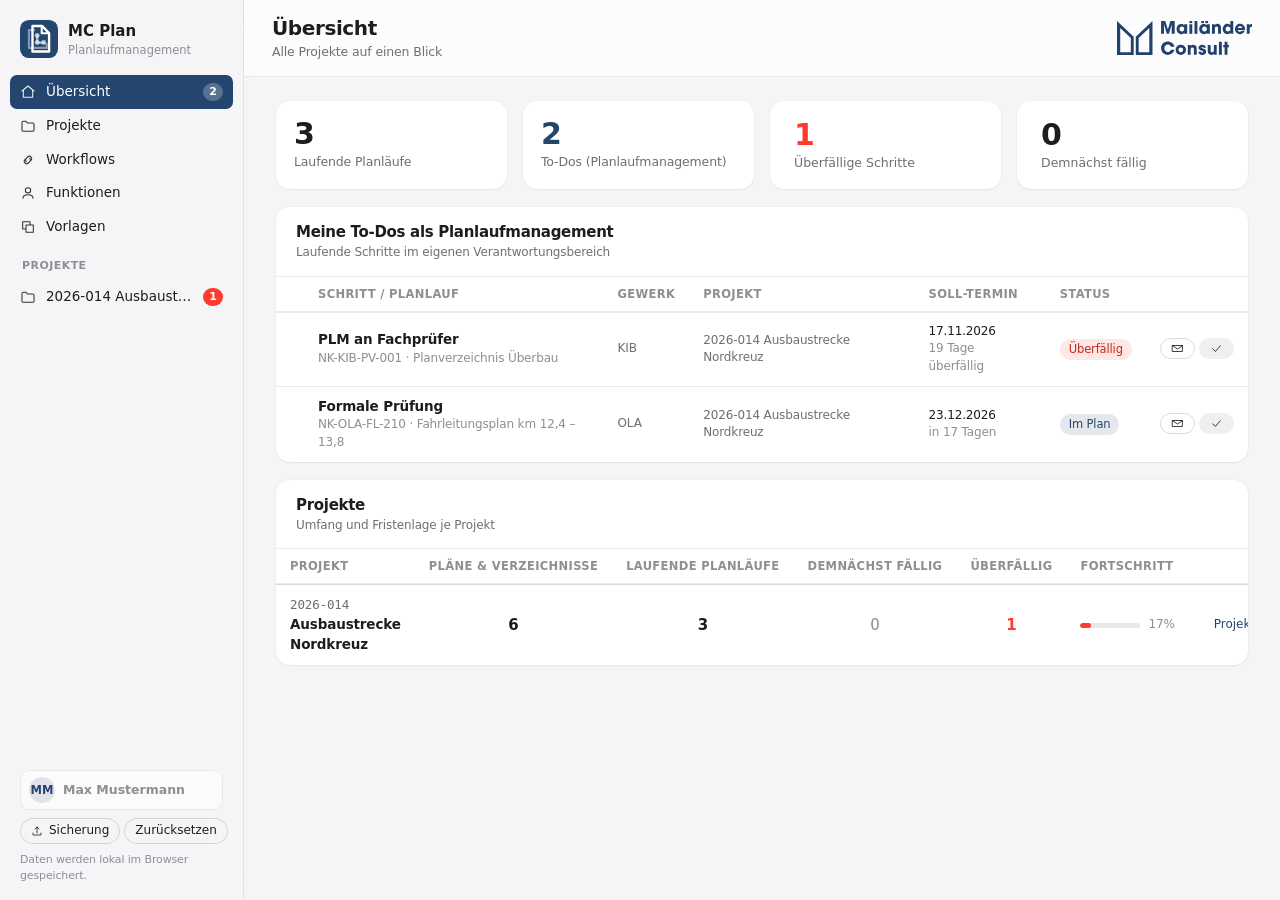
==== commit 094e3a9b: "Gebaute Fassung aktualisieren [skip ci]" ====
--- a/app/index.html
+++ b/app/index.html
@@ -14,7 +14,7 @@
     <meta name="apple-mobile-web-app-capable" content="yes" />
     <meta name="apple-mobile-web-app-status-bar-style" content="default" />
     <meta name="apple-mobile-web-app-title" content="MC Plan" />
-    <script type="module" crossorigin src="./assets/index-D_gm8gWV.js"></script>
+    <script type="module" crossorigin src="./assets/index-DGd4k1Uc.js"></script>
     <link rel="stylesheet" crossorigin href="./assets/index-DbvyTrfV.css">
   </head>
   <body>
